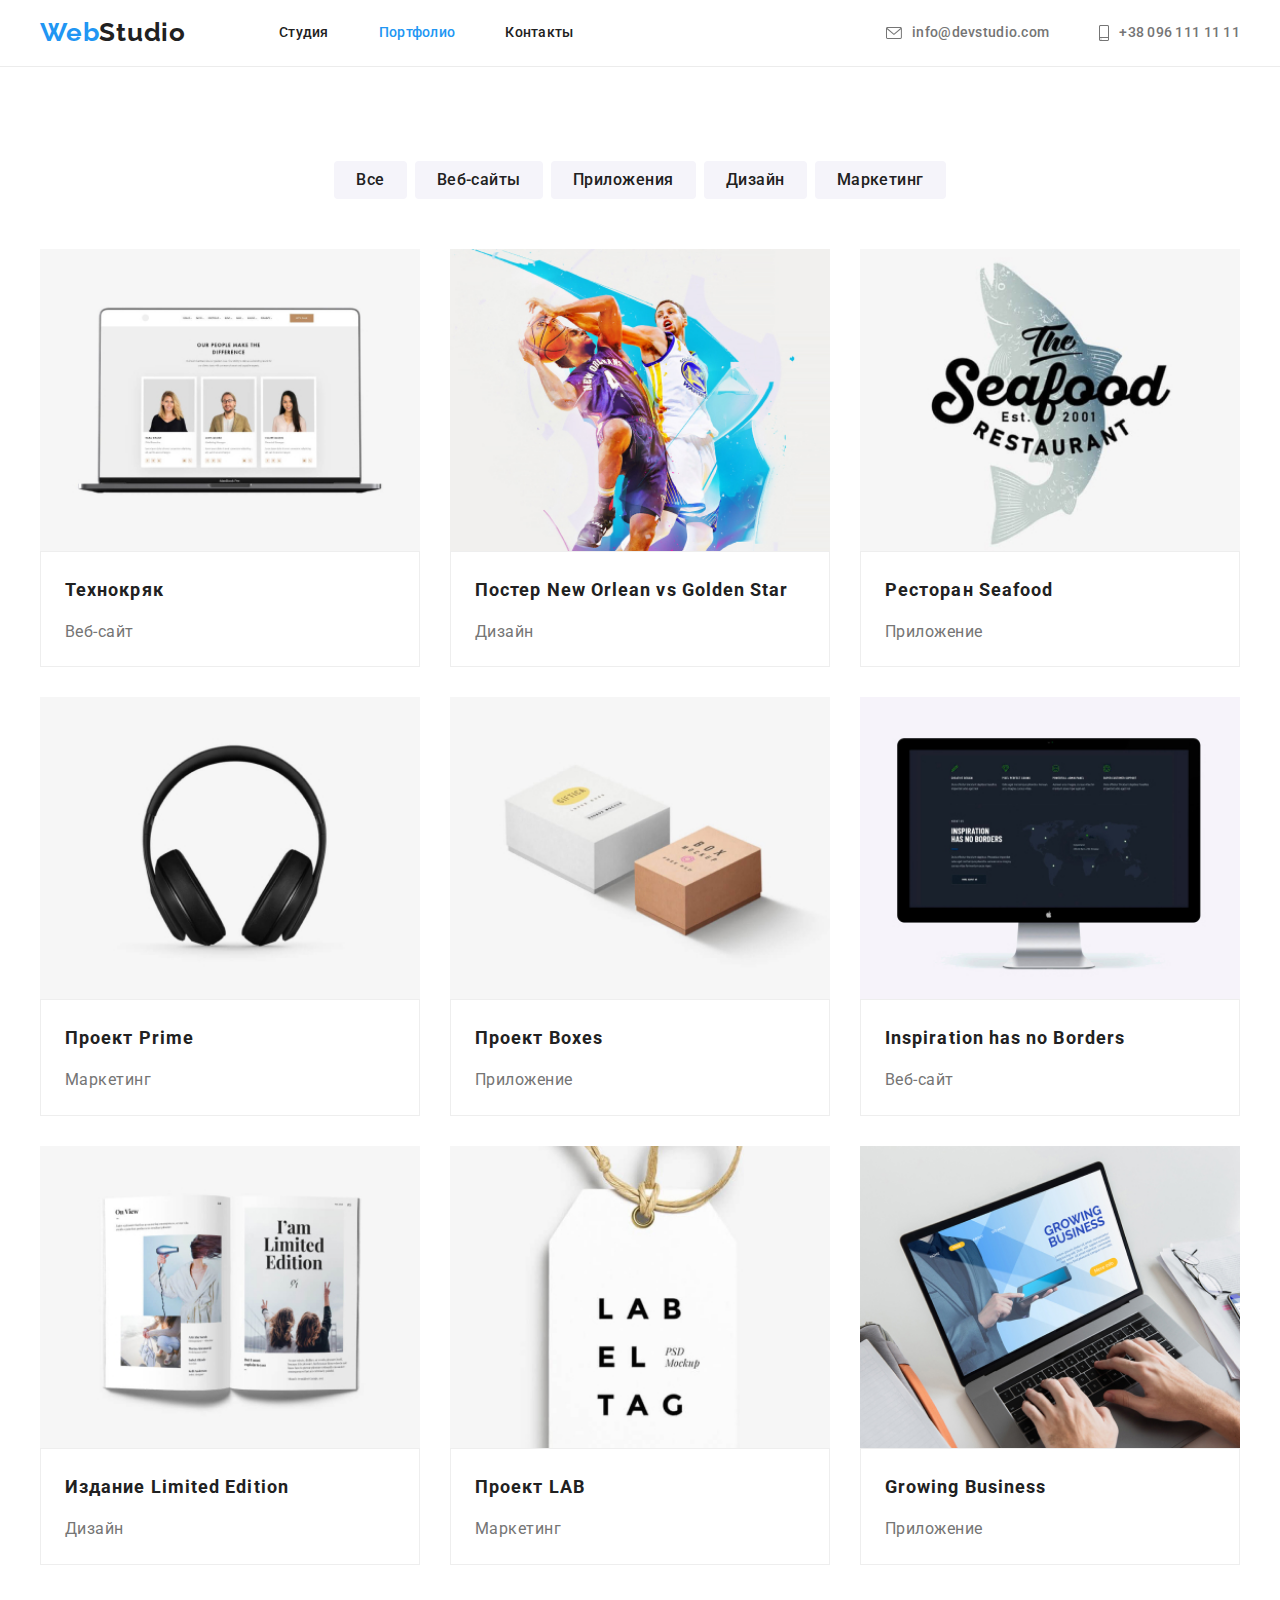
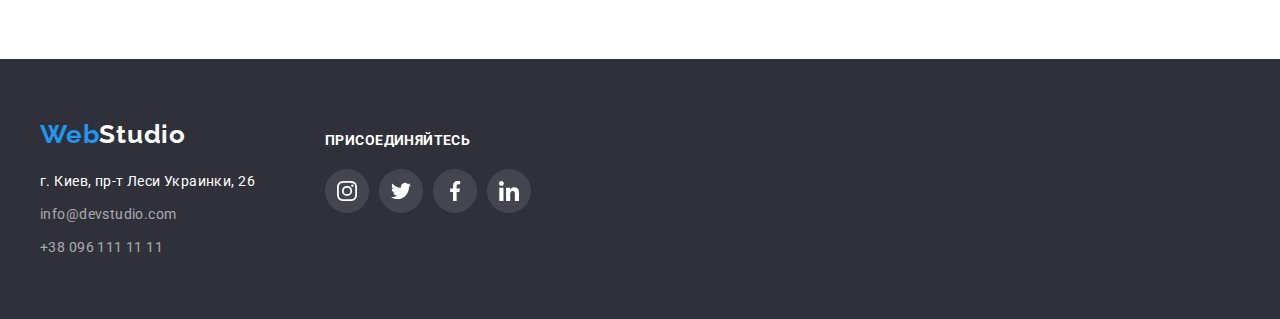
==== portfolio.html @ a0950686 "add modal" ====
<!DOCTYPE html>
<html lang="en">
  <head>
    <meta charset="UTF-8">
    <meta http-equiv="X-UA-Compatible" content="IE=edge">
    <meta name="viewport" content="width=device-width, initial-scale=1.0">
    <link href="https://fonts.googleapis.com/css2?family=Raleway:wght@700&family=Roboto:wght@400;500;700;900&display=swap" rel="stylesheet">
    <link rel="stylesheet" href="https://cdnjs.cloudflare.com/ajax/libs/modern-normalize/1.1.0/modern-normalize.min.css">
    <link rel="stylesheet" href="css/styles.css">
    <title>Портфолио</title>
  </head>
  <body>
    <header class="header">
      <div class="container main-nav ">
        <nav>
          <a href="index.html" class="logo"><span>Web</span>Studio</a>
          <ul class="site-nav list">
            <li class="item"><a href="index.html" class="header-link">Студия</a></li>
            <li class="item"><a href="portfolio.html" class="header-link current">Портфолио</a></li>
            <li class="item"><a href="#" class="header-link">Контакты</a></li>
          </ul>
        </nav>
    
        <ul class="contact-list list">
          <li class="item"><a href="mailto:info@devstudio.com" class="contact-link">
              <svg class="contact-icon" width="16px" height="12px">
                <use href="./images/icons.svg#envelope"></use>
              </svg> info@devstudio.com</a></li>
    
          <li class="item"><a href="tel:+380961111111" class="contact-link">
              <svg class="contact-icon" width="10px" height="16px">
                <use href="./images/icons.svg#smartphone"></use>
              </svg> +38 096 111 11 11</a></li>
        </ul>
      </div>
    </header>

    <main>
      <section class="section">
      <div class="container">
        <ul class="filter-list list">
          <li class="item"><button type="button" class="filter-btn">Все</button></li>
          <li class="item"><button type="button" class="filter-btn">Веб-сайты</button></li>
          <li class="item"><button type="button" class="filter-btn">Приложения</button></li>
          <li class="item"><button type="button" class="filter-btn">Дизайн</button></li>
          <li class="item"><button type="button" class="filter-btn">Маркетинг</button></li>
        </ul>
      </div>
      
        <div class="container">
        <ul class="cards-list list">
          <li class="item"><a href="#">
            <div class="card-thumb">
              <img src="images/technokryak.jpg" alt="Пример веб-сайта" width="370" height="294">
            </div>
            <div class="card-set-content">
              <h3>Технокряк</h3>
              <p>Веб-сайт</p>
            </div></a>
          </li>

          <li class="item"><a href="#">
            <div class="card-thumb">
              <img src="images/poster-golden-star.jpg" alt="Постер" width="370" height="294">
            </div>
            <div class="card-set-content">
              <h3>Постер New Orlean vs Golden Star</h3>
              <p>Дизайн</p>
            </div></a>
          </li>

          <li class="item"><a href="#">
            <div class="card-thumb">
              <img src="images/seafood-logo.jpg" alt="Логотип ресторана" width="370" height="294"></div>
            <div class="card-set-content">
              <h3>Ресторан Seafood</h3>
              <p>Приложение</p>
            </div></a>
          </li>

          <li class="item"><a href="#">
            <div class="card-thumb">
              <img src="images/headphones.jpg" alt="Чёрные наушники" width="370" height="294"></div>
            <div class="card-set-content">
              <h3>Проект Prime</h3>
              <p>Маркетинг</p>
            </div></a>
          </li>

          <li class="item"><a href="#">
            <div class="card-thumb">
              <img src="images/mockup-boxes.jpg" alt="Макеты коробок" width="370" height="294">
            </div>
            <div class="card-set-content">
              <h3>Проект Boxes</h3>
              <p>Приложение</p>
            </div></a>
          </li>

          <li class="item"><a href="#">
            <div class="card-thumb">
              <img src="images/inspiration-has-no-borders.jpg" alt="Пример веб-сайта" width="370" height="294">
            </div>
            <div class="card-set-content">
              <h3>Inspiration has no Borders</h3>
              <p>Веб-сайт</p>
            </div></a>
          </li>

          <li class="item"><a href="#">
            <div class="card-thumb">
            <img src="images/limited-edition.jpg" alt="Журнал" width="370" height="294">
            </div>
            <div class="card-set-content">
              <h3>Издание Limited Edition</h3>
              <p>Дизайн</p>
            </div></a>
          </li>

          <li class="item"><a href="#">
            <div class="card-thumb">
              <img src="images/lab-project.jpg" alt="Макет проекта" width="370" height="294">
            </div>
            <div class="card-set-content">
              <h3>Проект LAB</h3>
              <p>Маркетинг</p>
            </div></a>
          </li>

          <li class="item"><a href="#">
            <div class="card-thumb">
              <img src="images/growing-business.jpg" alt="Пример веб-сайта" width="370" height="294">
            </div>
            <div class="card-set-content">
              <h3>Growing Business</h3>
              <p>Приложение</p>
            </div></a>
          </li>
        </ul>
      </div>
      </section>
    </main>

    <footer class="footer">
      <div class="container">
        <div class="footer-container">
          <div class="footer-info">
            <a href="index.html" class="logo footer"><span>Web</span>Studio</a>
            <address class="address">г. Киев, пр-т Леси Украинки, 26</address>
            <a href="mailto:info@devstudio.com" class="footer-contact-link">info@devstudio.com</a>
            <a href="tel:+380961111111" class="footer-contact-link">+38 096 111 11 11</a>
          </div>
    
          <div class="footer-join">
            <b class="join">Присоединяйтесь</b>
            <ul class="team-actions list">
              <li><a href="https://www.instagram.com/" class="team-item footer-icon"><svg width="20px" height="20px">
                    <use href="./images/icons.svg#instagram"></use>
                  </svg></a></li>
    
              <li><a href="https://twitter.com/" class="team-item footer-icon"><svg width="20px" height="20px">
                    <use href="./images/icons.svg#twitter"></use>
                  </svg></a></li>
    
              <li><a href="https://www.facebook.com/" class="team-item footer-icon"><svg width="20px" height="20px">
                    <use href="./images/icons.svg#facebook"></use>
                  </svg></a></li>
    
              <li><a href="https://www.linkedin.com/" class="team-item last footer-icon"><svg width="20px" height="20px">
                    <use href="./images/icons.svg#linkedin"></use>
                  </svg></a></li>
            </ul>
          </div>
        </div>
    
      </div>
    </footer>
  </body>
</html>
---- css/styles.css ----
:root {
  --primary-text-color: #212121;
  --secondary-text-color: #757575;
  --accent-color: #2196f3;
  --background: #ffffff;
  --filter-btn-color: #f5f4fa;
  --main-font: 'Roboto', sans-serif;
  --logo-font: 'Raleway', sans-serif;
  --icon: #afb1b8;
}

*,
*::before,
*::after {
  box-sizing: border-box;
}

h1,
h2,
h3,
h4,
h5,
h6,
p {
  margin: 0;
}

img {
  display: block;
  width: 100%;
  height: auto;
}

body {
  background-color: var(--background);
  color: var(--primary-text-color);
  font-family: var(--main-font);
  margin: 0;
}

.container {
  width: 1230px;
  padding-left: 15px;
  padding-right: 15px;
  margin: 0px auto;
}

.list {
  padding: 0;
  margin: 0;
  list-style: none;
}

.section {
  padding: 94px 0px 94px 0px;
}

/* Header&footer */

.header {
  border-bottom: 1px solid #ececec;
  background: var(--background);
}
.header .list {
  font-weight: 500;
  font-size: 14px;
  line-height: 1.1;
  letter-spacing: 0.02em;
}
.header-link {
  color: inherit;
  text-decoration: none;
  padding: 25px 0px 25px 0px;
  transition: 250ms cubic-bezier(0.4, 0, 0.2, 1);
}
.header-link:hover,
.header-link:focus {
  color: var(--accent-color);
}

.contact-link {
  display: flex;
  color: var(--secondary-text-color);
  fill: var(--secondary-text-color);
  text-decoration: none;
  align-items: center;
  padding: 25px 0px 25px 0px;
  transition: 250ms cubic-bezier(0.4, 0, 0.2, 1);
}
.contact-icon {
  margin-right: 10px;
}

.main-nav,
.main-nav nav {
  display: flex;
  align-items: center;
}
.site-nav {
  display: flex;
  margin-left: 93px;
}
.site-nav .item:not(:last-child) {
  margin-right: 50px;
}

.site-nav .header-link.current {
  color: var(--accent-color);
}

.contact-list {
  display: flex;
  margin-left: auto;
}
.contact-list .item:not(:last-child) {
  margin-right: 50px;
}

.contact-link:hover,
.contact-link:focus,
.footer-contact-link:hover,
.footer-contact-link:focus {
  color: var(--accent-color);
  fill: var(--accent-color);
}
.footer-contact-link {
  font-size: 14px;
  line-height: 1.7;
  letter-spacing: 0.03em;
  color: rgba(255, 255, 255, 0.6);
  text-decoration: none;
  display: block;
  margin-top: 9px;
  transition: 250ms cubic-bezier(0.4, 0, 0.2, 1);
}

.logo {
  color: inherit;
  font-family: 'Raleway', sans-serif;
  font-weight: 700;
  font-size: 26px;
  line-height: 1.2;
  letter-spacing: 0.03em;
  text-decoration: none;
}
.logo.footer {
  color: #ffffff;
  padding: 0;
}
.logo span {
  color: var(--accent-color);
}

.footer {
  background-color: #2f303a;
  padding: 60px 0px 60px 0px;
  display: flex;
}

.address {
  margin: 20px 0px 0px 0px;
  color: #ffffff;
  font-style: normal;
  font-size: 14px;
  line-height: 1.7;
  letter-spacing: 0.03em;
}

.footer-container,
.footer-actions {
  display: flex;
}
.footer-join {
  margin-top: 12px;
  margin-left: 70px;
}
.join {
  font-weight: 700px;
  text-transform: uppercase;
  color: #ffffff;
  font-size: 14px;
  line-height: 1.2;
  letter-spacing: 0.03em;
}
.team-item.footer-icon {
  width: 44px;
  height: 44px;
  border-radius: 50%;
  margin-top: 20px;
  padding: 12px;
  fill: #ffffff;
  background-color: rgba(255, 255, 255, 0.1);
}

.team-item.footer-icon:not(:last-child) {
  margin-right: 10px;
}

/* Studio */

.hero {
  background-color: #2f303a;
  background-image: linear-gradient(rgba(47, 48, 58, 0.4), rgba(47, 48, 58, 0.4)),
    url('../images/hero.jpg');
  padding-top: 200px;
  padding-bottom: 200px;
  text-align: center;
}
.hero-title {
  width: 696px;
  color: #ffffff;
  font-weight: 900;
  font-size: 44px;
  line-height: 1.36;
  letter-spacing: 0.06em;
  text-transform: uppercase;
  margin: 0 auto;
  margin-bottom: 30px;
}
.hero-btn {
  font-family: inherit;
  font-weight: 700;
  font-size: 16px;
  line-height: 1.9;
  display: flex;
  align-items: center;
  letter-spacing: 0.06em;
  background-color: var(--accent-color);
  color: #ffffff;
  border-radius: 4px;
  padding: 10px 32px 10px 32px;
  margin: 0 auto;
  border: none;
  cursor: pointer;
  box-shadow: 0px 4px 4px rgba(0, 0, 0, 0.15);
  transition: 250ms cubic-bezier(0.4, 0, 0.2, 1);
}
.hero-btn:hover,
.hero-btn:focus {
  background-color: #188cef;
}

/* Modal */

.backdrop {
  position: fixed;
  top: 0;
  left: 0;
  width: 100%;
  height: 100%;
  background-color: rgba(0, 0, 0, 0.2);
}

.backdrop.is-hidden {
  opacity: 0;
  pointer-events: none;
}

.modal {
  width: 528px;
  height: 581px;

  position: absolute;
  top: 50%;
  left: 50%;
  transform: translate(-50%, -50%);

  padding: 8px 8px 543px 490px;
  background-color: #ffffff;
}

.features-section {
  padding-bottom: 0;
}

.icon-edit {
  display: flex;
  width: 270px;
  height: 120px;
  background-color: var(--filter-btn-color);
  border-radius: 4px;
  margin-bottom: 30px;
  justify-content: center;
  align-items: center;
}

.features-list {
  display: flex;
}
.features-list .item {
  margin: 0 auto;
  width: 270px;
}
.features-list h3 {
  margin-bottom: 10px;
  font-size: 14px;
  font-weight: 700;
  line-height: 1.1;
  letter-spacing: 0.03em;
  text-transform: uppercase;
}
.features-list p {
  font-size: 14px;
  line-height: 1.7;
  letter-spacing: 0.03em;
}
.section-title {
  margin: 0 auto;
  margin-bottom: 50px;
  font-size: 36px;
  line-height: 1.1;
  text-align: center;
  letter-spacing: 0.03em;
}
.image-list {
  display: flex;
  position: relative;
}
.image-list .item {
  margin-right: 30px;
  flex-basis: calc(100% / 3);
}

.image-list .item:last-child {
  margin: 0 auto;
}

.team-section {
  background-color: #f5f4fa;
}

.team-list {
  display: flex;
}
.team-list .item {
  margin-right: 30px;
  flex-basis: calc(100% / 4);
}

.team-list .item:last-child {
  margin-right: 0;
}

.card {
  box-shadow: 0px 1px 3px rgba(0, 0, 0, 0.12), 0px 1px 1px rgba(0, 0, 0, 0.14),
    0px 2px 1px rgba(0, 0, 0, 0.2);
  border-radius: 0px 0px 4px 4px;
  background: #ffffff;
}
.card-content {
  padding: 30px 32px 30px 32px;
}
.team-list h3 {
  margin-bottom: 10px;
  font-weight: 500;
  font-size: 16px;
  line-height: 1.2;
  text-align: center;
  letter-spacing: 0.03em;
}
.team-list p {
  font-size: 16px;
  line-height: 1.2;
  text-align: center;
  letter-spacing: 0.03em;
  margin-bottom: 16px;
}

.features-list p,
.team-list p,
.cards-list p {
  color: var(--secondary-text-color);
}

/* Portfolio */

.filter-list {
  display: flex;
  justify-content: center;
  margin-bottom: 50px;
}

.filter-list .item:not(:last-child) {
  margin-right: 8px;
}

.filter-btn {
  background-color: var(--filter-btn-color);
  color: var(--primary-text-color);
  border-radius: 4px;
  padding: 6px 22px 6px 22px;
  border: none;
  font-family: var(--main-font);
  font-size: 16px;
  font-weight: 500;
  line-height: 1.6;
  text-align: center;
  letter-spacing: 0.03em;
  transition: 250ms cubic-bezier(0.4, 0, 0.2, 1);
}

.filter-btn:hover,
.filter-btn:focus {
  background-color: var(--accent-color);
  color: #ffffff;
  cursor: pointer;
  box-shadow: 0px 3px 1px rgba(0, 0, 0, 0.1), 0px 1px 2px rgba(0, 0, 0, 0.08),
    0px 2px 2px rgba(0, 0, 0, 0.12);
}

.cards-list {
  display: flex;
  flex-wrap: wrap;
  margin-top: -30px;
  margin-left: -30px;
}
.cards-list .item {
  flex-basis: calc(100% / 3 - 30px);
  margin-left: 30px;
  margin-top: 30px;
  transition: 250ms cubic-bezier(0.4, 0, 0.2, 1);
}
.cards-list .item:hover,
.cards-list .item:focus {
  box-shadow: 0px 1px 1px rgba(0, 0, 0, 0.12), 0px 4px 4px rgba(0, 0, 0, 0.06),
    1px 4px 6px rgba(0, 0, 0, 0.16);
}

.card-set-content {
  padding: 20px 24px 20px 24px;
  border: 1px solid #eeeeee;
}
.cards-list h3 {
  font-weight: 700;
  font-size: 18px;
  line-height: 2;
  letter-spacing: 0.06em;
  margin-bottom: 10px;
}
.cards-list p {
  line-height: 1.8;
  letter-spacing: 0.03em;
}
.cards-list a {
  text-decoration: none;
  color: inherit;
}

/* Icons */

.team-actions {
  display: flex;
}
.team-item {
  display: block;
  width: 44px;
  height: 44px;
  padding: 12px;
  margin-right: 10px;
  border-radius: 50%;
  fill: var(--icon);
  transition: 250ms cubic-bezier(0.4, 0, 0.2, 1);
}

.team-item:hover,
.team-item:focus {
  fill: #ffffff;
  background-color: var(--accent-color);
}

.permanent-clients {
  display: flex;
}
.permanent-clients .item {
  margin-right: 30px;
  flex-basis: calc(100% / 6);
}
.permanent-clients .item:last-child,
.last {
  margin-right: 0;
}
.icon-item {
  height: 92px;
  border: 1px solid var(--icon);
  border-radius: 4px;
  padding: 16px 32px;
  display: block;
  fill: var(--icon);
  transition: 250ms cubic-bezier(0.4, 0, 0.2, 1);
}
.icon-item:hover,
.icon-item:focus {
  border: 1px solid var(--accent-color);
  fill: var(--accent-color);
}
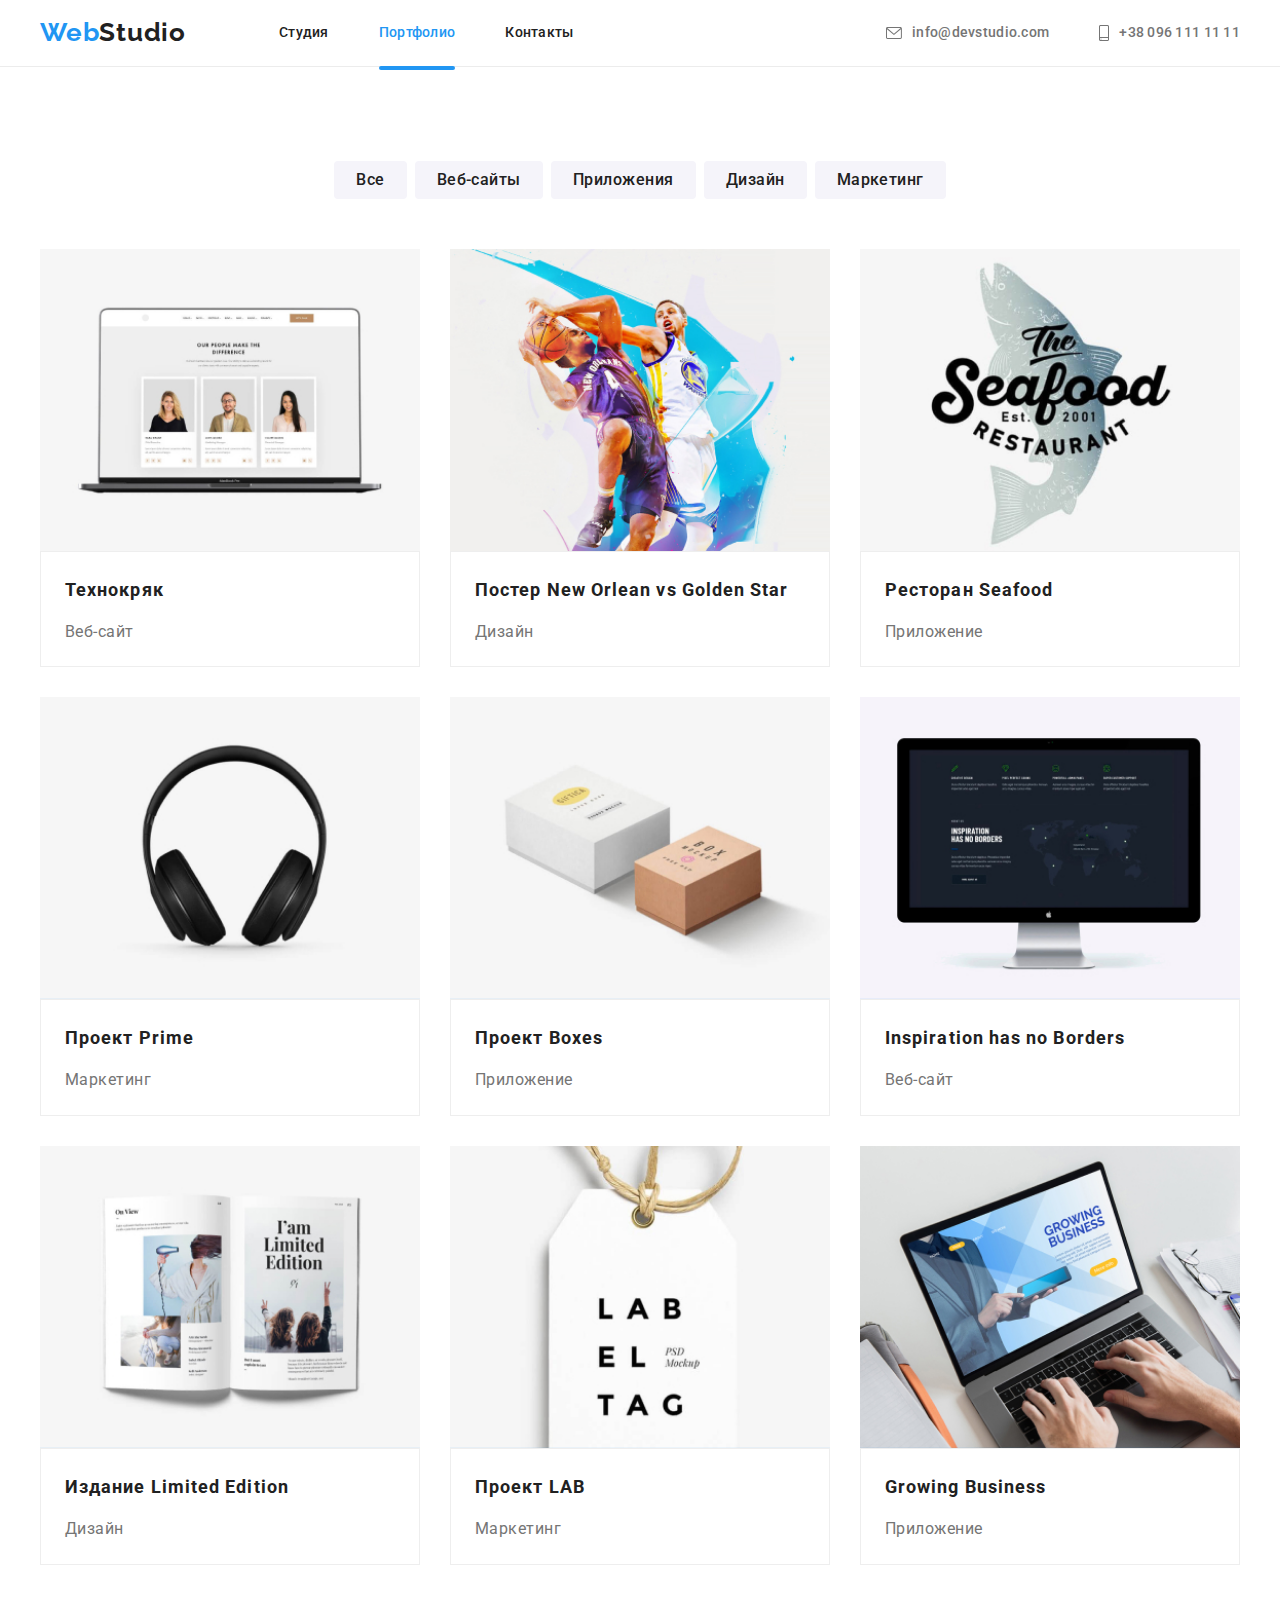
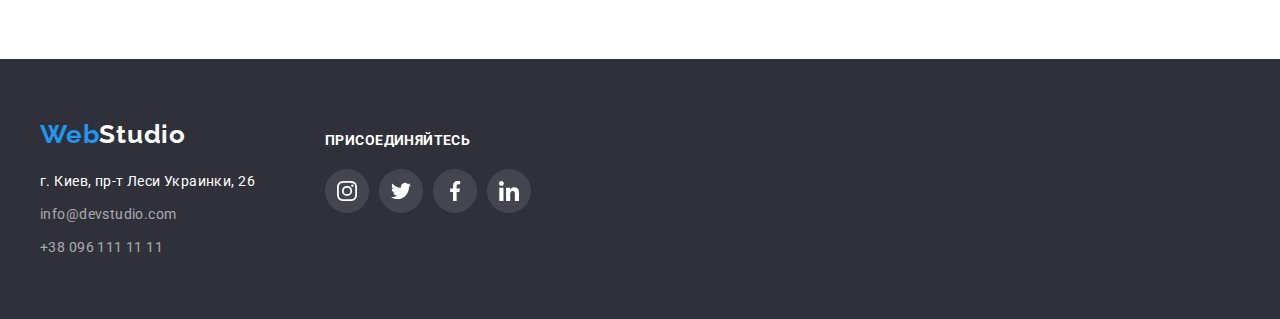
==== commit 03bf6aaf: "add overlay & pseudo-element" ====
--- a/portfolio.html
+++ b/portfolio.html
@@ -52,6 +52,10 @@
           <li class="item"><a href="#">
             <div class="card-thumb">
               <img src="images/technokryak.jpg" alt="Пример веб-сайта" width="370" height="294">
+              <div class="overlay">
+                <p>Ресурс предлагает комплексные предложения с разным уровнем функционала и сервисов. Все это позволит посетителю получить
+                исчерпывающие сведения о компании или частном лице.</p>
+              </div>
             </div>
             <div class="card-set-content">
               <h3>Технокряк</h3>
@@ -62,6 +66,11 @@
           <li class="item"><a href="#">
             <div class="card-thumb">
               <img src="images/poster-golden-star.jpg" alt="Постер" width="370" height="294">
+              <div class="overlay">
+                <p>Ресурс предлагает комплексные предложения с разным уровнем функционала и сервисов. Все это позволит посетителю
+                  получить
+                  исчерпывающие сведения о компании или частном лице.</p>
+              </div>
             </div>
             <div class="card-set-content">
               <h3>Постер New Orlean vs Golden Star</h3>
@@ -71,7 +80,13 @@
 
           <li class="item"><a href="#">
             <div class="card-thumb">
-              <img src="images/seafood-logo.jpg" alt="Логотип ресторана" width="370" height="294"></div>
+              <img src="images/seafood-logo.jpg" alt="Логотип ресторана" width="370" height="294">
+            <div class="overlay">
+              <p>Ресурс предлагает комплексные предложения с разным уровнем функционала и сервисов. Все это позволит посетителю
+                получить
+                исчерпывающие сведения о компании или частном лице.</p>
+            </div>
+            </div>
             <div class="card-set-content">
               <h3>Ресторан Seafood</h3>
               <p>Приложение</p>
@@ -80,7 +95,13 @@
 
           <li class="item"><a href="#">
             <div class="card-thumb">
-              <img src="images/headphones.jpg" alt="Чёрные наушники" width="370" height="294"></div>
+              <img src="images/headphones.jpg" alt="Чёрные наушники" width="370" height="294">
+            <div class="overlay">
+              <p>Ресурс предлагает комплексные предложения с разным уровнем функционала и сервисов. Все это позволит посетителю
+                получить
+                исчерпывающие сведения о компании или частном лице.</p>
+            </div>
+            </div>
             <div class="card-set-content">
               <h3>Проект Prime</h3>
               <p>Маркетинг</p>
@@ -90,6 +111,11 @@
           <li class="item"><a href="#">
             <div class="card-thumb">
               <img src="images/mockup-boxes.jpg" alt="Макеты коробок" width="370" height="294">
+              <div class="overlay">
+                <p>Ресурс предлагает комплексные предложения с разным уровнем функционала и сервисов. Все это позволит посетителю
+                  получить
+                  исчерпывающие сведения о компании или частном лице.</p>
+              </div>
             </div>
             <div class="card-set-content">
               <h3>Проект Boxes</h3>
@@ -100,6 +126,11 @@
           <li class="item"><a href="#">
             <div class="card-thumb">
               <img src="images/inspiration-has-no-borders.jpg" alt="Пример веб-сайта" width="370" height="294">
+              <div class="overlay">
+                <p>Ресурс предлагает комплексные предложения с разным уровнем функционала и сервисов. Все это позволит посетителю
+                  получить
+                  исчерпывающие сведения о компании или частном лице.</p>
+              </div>
             </div>
             <div class="card-set-content">
               <h3>Inspiration has no Borders</h3>
@@ -110,6 +141,11 @@
           <li class="item"><a href="#">
             <div class="card-thumb">
             <img src="images/limited-edition.jpg" alt="Журнал" width="370" height="294">
+            <div class="overlay">
+              <p>Ресурс предлагает комплексные предложения с разным уровнем функционала и сервисов. Все это позволит посетителю
+                получить
+                исчерпывающие сведения о компании или частном лице.</p>
+            </div>
             </div>
             <div class="card-set-content">
               <h3>Издание Limited Edition</h3>
@@ -120,6 +156,11 @@
           <li class="item"><a href="#">
             <div class="card-thumb">
               <img src="images/lab-project.jpg" alt="Макет проекта" width="370" height="294">
+              <div class="overlay">
+                <p>Ресурс предлагает комплексные предложения с разным уровнем функционала и сервисов. Все это позволит посетителю
+                  получить
+                  исчерпывающие сведения о компании или частном лице.</p>
+              </div>
             </div>
             <div class="card-set-content">
               <h3>Проект LAB</h3>
@@ -130,6 +171,11 @@
           <li class="item"><a href="#">
             <div class="card-thumb">
               <img src="images/growing-business.jpg" alt="Пример веб-сайта" width="370" height="294">
+              <div class="overlay">
+                <p>Ресурс предлагает комплексные предложения с разным уровнем функционала и сервисов. Все это позволит посетителю
+                  получить
+                  исчерпывающие сведения о компании или частном лице.</p>
+              </div>
             </div>
             <div class="card-set-content">
               <h3>Growing Business</h3>
--- a/css/styles.css
+++ b/css/styles.css
@@ -78,6 +78,20 @@
   color: var(--accent-color);
 }
 
+.item .header-link {
+  position: relative;
+}
+.header-link.current::after {
+  content: '';
+  display: block;
+  position: absolute;
+  margin-top: 25px;
+  width: 100%;
+  height: 4px;
+  background: var(--accent-color);
+  border-radius: 2px;
+}
+
 .contact-link {
   display: flex;
   color: var(--secondary-text-color);
@@ -240,35 +254,6 @@
   background-color: #188cef;
 }
 
-/* Modal */
-
-.backdrop {
-  position: fixed;
-  top: 0;
-  left: 0;
-  width: 100%;
-  height: 100%;
-  background-color: rgba(0, 0, 0, 0.2);
-}
-
-.backdrop.is-hidden {
-  opacity: 0;
-  pointer-events: none;
-}
-
-.modal {
-  width: 528px;
-  height: 581px;
-
-  position: absolute;
-  top: 50%;
-  left: 50%;
-  transform: translate(-50%, -50%);
-
-  padding: 8px 8px 543px 490px;
-  background-color: #ffffff;
-}
-
 .features-section {
   padding-bottom: 0;
 }
@@ -314,15 +299,29 @@
 }
 .image-list {
   display: flex;
-  position: relative;
 }
 .image-list .item {
   margin-right: 30px;
   flex-basis: calc(100% / 3);
+  position: relative;
 }
 
 .image-list .item:last-child {
   margin: 0 auto;
+}
+
+.item-name {
+  position: absolute;
+  padding: 27px 0px 27px 0px;
+  margin-right: 30px;
+  bottom: 0;
+  width: 100%;
+  color: #ffffff;
+  font-weight: 700;
+  background-color: rgba(47, 48, 58, 0.8);
+  line-height: 1.2;
+  text-align: center;
+  text-transform: uppercase;
 }
 
 .team-section {
@@ -415,6 +414,7 @@
   margin-left: -30px;
 }
 .cards-list .item {
+  position: relative;
   flex-basis: calc(100% / 3 - 30px);
   margin-left: 30px;
   margin-top: 30px;
@@ -444,6 +444,33 @@
 .cards-list a {
   text-decoration: none;
   color: inherit;
+}
+
+.card-thumb {
+  position: relative;
+  overflow: hidden;
+}
+.card-thumb .overlay {
+  position: absolute;
+  top: 0;
+  left: 0;
+  width: 100%;
+  height: 100%;
+  transform: translateY(100%);
+  transition: 250ms cubic-bezier(0.4, 0, 0.2, 1);
+  background: rgba(33, 150, 243, 0.9);
+}
+.overlay p {
+  font-size: 18px;
+  line-height: 1.5;
+  letter-spacing: 0.03em;
+  margin: 63px 24px;
+  color: #ffffff;
+}
+
+.cards-list .item:hover .overlay {
+  transform: translateY(0);
+  transition: 250ms cubic-bezier(0.4, 0, 0.2, 1);
 }
 
 /* Icons */
@@ -493,3 +520,50 @@
   border: 1px solid var(--accent-color);
   fill: var(--accent-color);
 }
+
+/* Modal */
+
+.backdrop {
+  position: fixed;
+  top: 0;
+  left: 0;
+  width: 100%;
+  height: 100%;
+  background-color: rgba(0, 0, 0, 0.2);
+}
+
+.backdrop.is-hidden {
+  opacity: 0;
+  pointer-events: none;
+}
+
+.modal {
+  width: 528px;
+  height: 581px;
+
+  position: absolute;
+  top: 50%;
+  left: 50%;
+  transform: translate(-50%, -50%);
+
+  padding: 8px 8px 543px 490px;
+  background-color: #ffffff;
+  box-shadow: 0px 1px 3px rgba(0, 0, 0, 0.12), 0px 1px 1px rgba(0, 0, 0, 0.14),
+    0px 2px 1px rgba(0, 0, 0, 0.2);
+  border-radius: 4px;
+}
+
+.modal-btn {
+  position: absolute;
+  width: 30px;
+  height: 30px;
+  background: #ffffff;
+  border: 1px solid rgba(0, 0, 0, 0.1);
+  box-sizing: border-box;
+  border-radius: 100%;
+}
+
+.modal-btn svg {
+  width: 11px;
+  height: 11px;
+}
